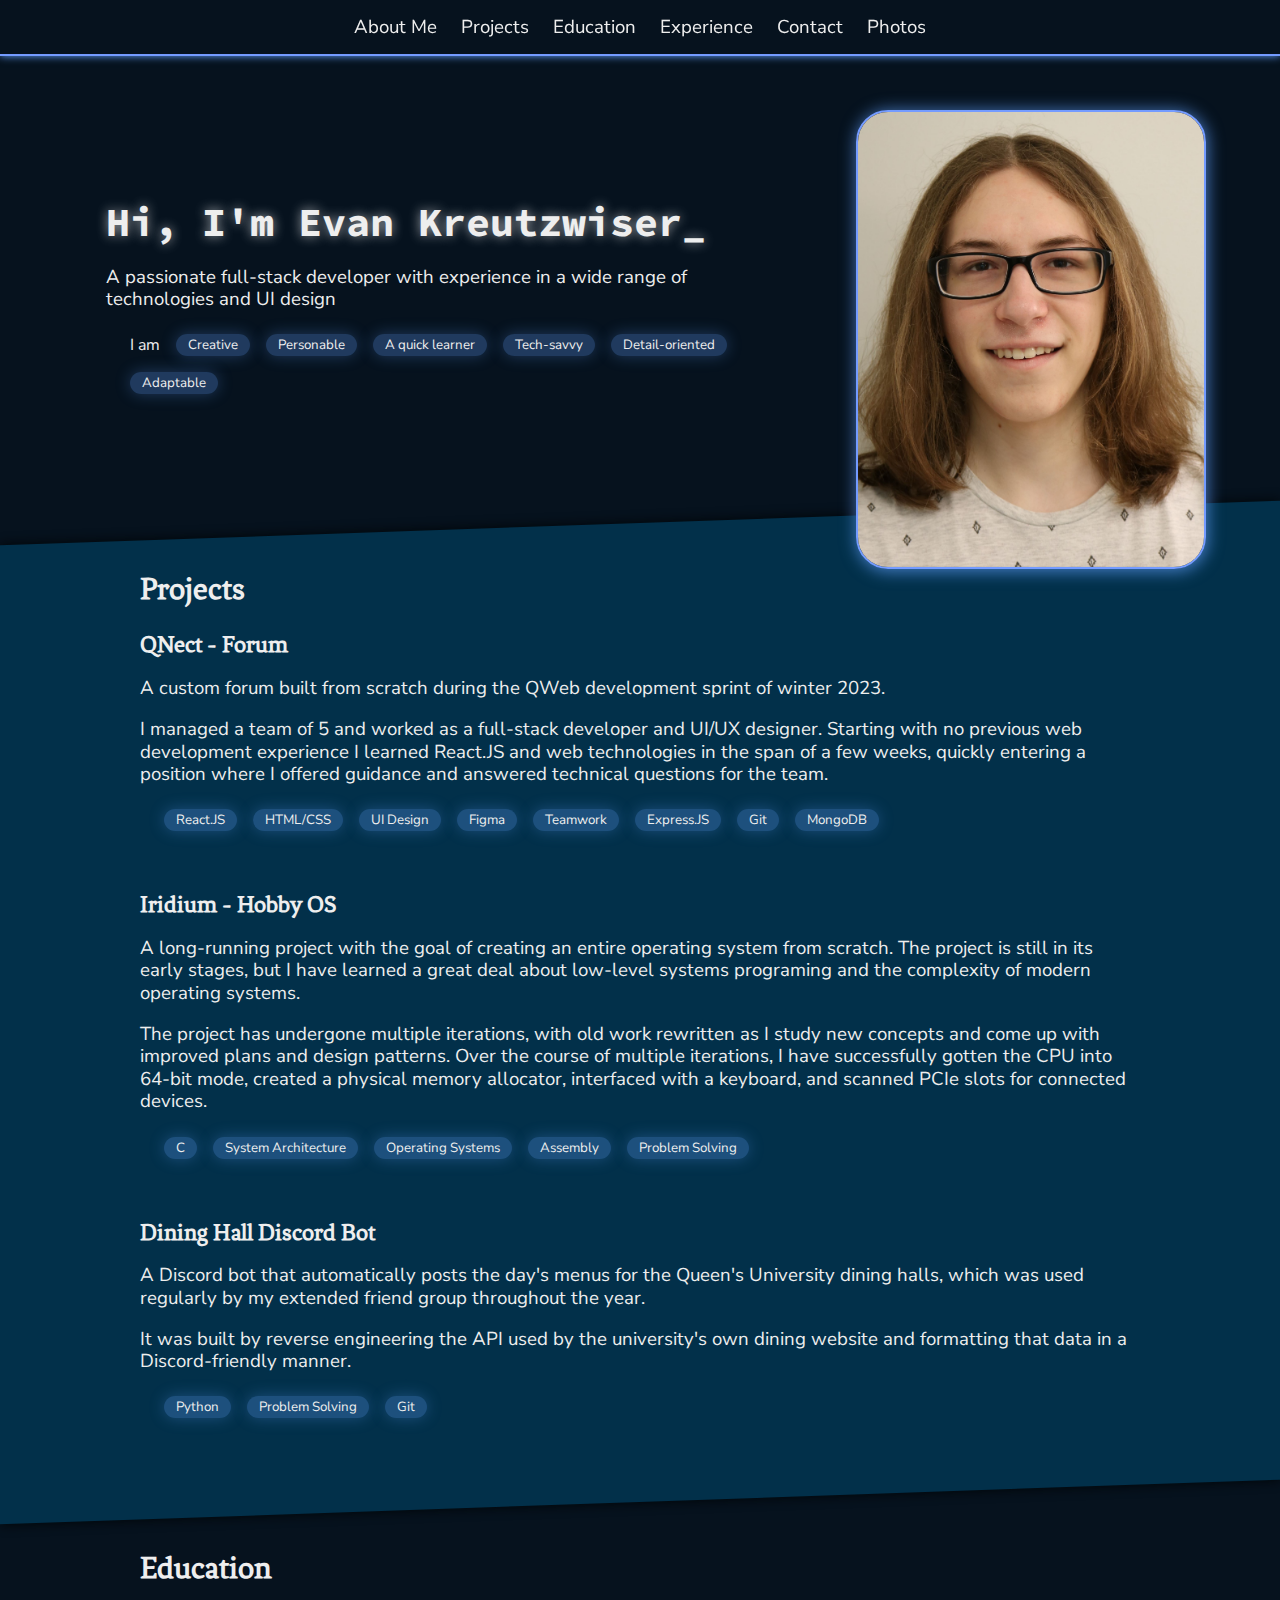
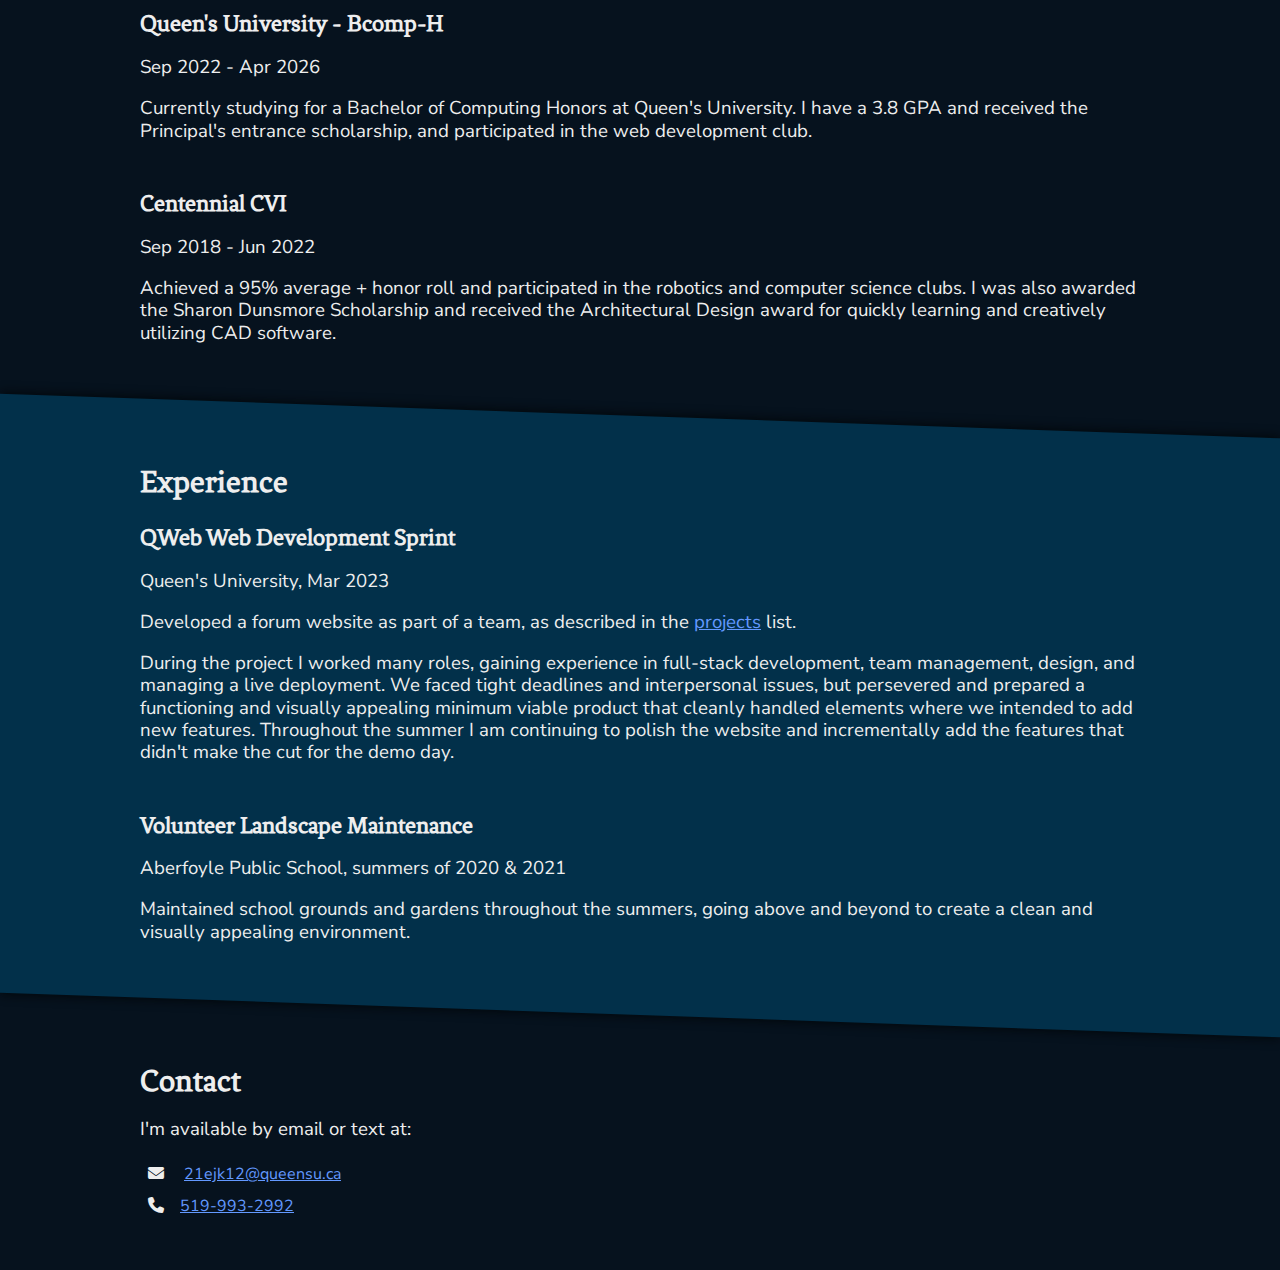
==== index.html @ 4190b71e "Upload resume website" ====
<!DOCTYPE html>
<html>
  <head>
    <meta charset="utf-8" />
    <meta http-equiv="X-UA-Compatible" content="IE=edge" />
    <link rel="preconnect" href="https://fonts.googleapis.com" />
    <link rel="preconnect" href="https://fonts.gstatic.com" crossorigin />
    <link
      href="https://fonts.googleapis.com/css2?family=Fenix&family=Nunito+Sans&family=Source+Code+Pro:wght@300&display=swap"
      rel="stylesheet"
    />
    <link href="fa/css/brands.min.css" rel="stylesheet" />
    <link href="fa/css/solid.min.css" rel="stylesheet" />
    <title>Evan Kreutzwiser</title>
    <meta
      name="description"
      content="Passionate full-stack developer and UI designer"
    />
    <meta name="viewport" content="width=device-width, initial-scale=1" />
    <link rel="stylesheet" href="css/style.css" />
    <script src="js/navbar.js" async defer></script>
  </head>

  <body>
    <nav id="navbar">
      <div class="Nav-links" onclick="closeMenu()">
        <a href="#about">About Me</a>
        <a href="#projects">Projects</a>
        <a href="#education">Education</a>
        <a href="#experience">Experience</a>
        <a href="#contact">Contact</a>
        <a href="gallery.html">Photos</a>
      </div>
      <button id="Menu-button" onclick="navMenu()">&#xf0c9;</button>
    </nav>

    <section id="about">
      <div class="about-left">
        <h1>Hi, I'm Evan Kreutzwiser<span class="caret">_</span></h1>
        <p>
          A passionate full-stack developer with experience in a wide range of
          technologies and UI design
        </p>
        <p style="display: none">
          I am creative and detail oriented, and can quickly excel at any
          new technology or software a role requires.
        </p>

        <ul class="skills">
          <p>I am</p>
          <li>Creative</li>
          <li>Personable</li>
          <li>A quick learner</li>
          <li>Tech-savvy</li>
          <li>Detail-oriented</li>
          <li>Adaptable</li>
        </ul>
      </div>

      <img class="title-img" src="headshot.jpg" />
    </section>

    <section id="projects">
      <div class="content">
        <h2>Projects</h2>

        <div class="topic">
          <h3>QNect - Forum</h3>
          <p>
            A custom forum built from scratch during the QWeb development sprint
            of winter 2023.
          </p>
          <p>
            I managed a team of 5 and worked as a full-stack developer and UI/UX
            designer. Starting with no previous web development experience I
            learned React.JS and web technologies in the span of a few weeks,
            quickly entering a position where I offered guidance and answered
            technical questions for the team.
          </p>
          <ul class="skills">
            <li>React.JS</li>
            <li>HTML/CSS</li>
            <li>UI Design</li>
            <li>Figma</li>
            <li>Teamwork</li>
            <li>Express.JS</li>
            <li>Git</li>
            <li>MongoDB</li>
          </ul>
        </div>

        <div class="topic">
          <h3>Iridium - Hobby OS</h3>
          <p>
            A long-running project with the goal of creating an entire operating
            system from scratch. The project is still in its early stages, but I
            have learned a great deal about low-level systems programing and the
            complexity of modern operating systems.
          </p>
          <p>
            The project has undergone multiple iterations, with old work
            rewritten as I study new concepts and come up with improved plans
            and design patterns. Over the course of multiple iterations, I have
            successfully gotten the CPU into 64-bit mode, created a physical
            memory allocator, interfaced with a keyboard, and scanned PCIe slots
            for connected devices.
          </p>
          <ul class="skills">
            <li>C</li>
            <li>System Architecture</li>
            <li>Operating Systems</li>
            <li>Assembly</li>
            <li>Problem Solving</li>
          </ul>
        </div>

        <div class="topic">
          <h3>Dining Hall Discord Bot</h3>
          <p>
            A Discord bot that automatically posts the day's menus for the
            Queen's University dining halls, which was used regularly by my
            extended friend group throughout the year.
          </p>
          <p>
            It was built by reverse engineering the API used by the university's
            own dining website and formatting that data in a Discord-friendly
            manner.
          </p>
          <ul class="skills">
            <li>Python</li>
            <li>Problem Solving</li>
            <li>Git</li>
          </ul>
        </div>
      </div>
    </section>

    <section id="education">
      <div class="content">
        <h2>Education</h2>

        <div class="topic">
          <h3>Queen's University - Bcomp-H</h3>
          <p>Sep 2022 - Apr 2026</p>

          <p>
            Currently studying for a Bachelor of Computing Honors at Queen's
            University. I have a 3.8 GPA and received the Principal's entrance
            scholarship, and participated in the web development club.
          </p>
        </div>

        <div class="topic">
          <h3>Centennial CVI</h3>
          <p>Sep 2018 - Jun 2022</p>

          <p>
            Achieved a 95% average + honor roll and participated in the robotics
            and computer science clubs. I was also awarded the Sharon Dunsmore
            Scholarship and received the Architectural Design award for quickly
            learning and creatively utilizing CAD software.
          </p>
        </div>
      </div>
    </section>

    <section id="experience">
      <div class="content">
        <h2>Experience</h2>
        <div class="topic">
          <h3>QWeb Web Development Sprint</h3>
          <p>Queen's University, Mar 2023</p>
          <p>
            Developed a forum website as part of a team, as described in the
            <a href="#projects">projects</a> list.
          </p>
          <p>
            During the project I worked many roles, gaining experience in
            full-stack development, team management, design, and managing a live
            deployment. We faced tight deadlines and interpersonal issues, but
            persevered and prepared a functioning and visually appealing
            minimum viable product that cleanly handled elements where we
            intended to add new features. Throughout the summer I am continuing
            to polish the website and incrementally add the features that didn't
            make the cut for the demo day.
          </p>
        </div>

        <div class="topic">
          <h3>Volunteer Landscape Maintenance</h3>
          <p>Aberfoyle Public School, summers of 2020 & 2021</p>
          <p>
            Maintained school grounds and gardens throughout the summers, going
            above and beyond to create a clean and visually appealing
            environment.
          </p>
        </div>
      </div>
    </section>

    <section id="contact">
      <div class="content">
        <h2>Contact</h2>

        <p>I'm available by email or text at:</p>

        <ul id="contact-info">
          <li id="email">
            <a href="mailto:21ejk12@queensu.ca">21ejk12@queensu.ca</a>
          </li>
          <li id="phone"><a href="tel:+1-519-993-2992">519-993-2992</a></li>
        </ul>
      </div>
    </section>
  </body>
</html>
---- fa/css/brands.min.css ----
/*!
 * Font Awesome Free 6.4.0 by @fontawesome - https://fontawesome.com
 * License - https://fontawesome.com/license/free (Icons: CC BY 4.0, Fonts: SIL OFL 1.1, Code: MIT License)
 * Copyright 2023 Fonticons, Inc.
 */
:host,:root{--fa-style-family-brands:"Font Awesome 6 Brands";--fa-font-brands:normal 400 1em/1 "Font Awesome 6 Brands"}@font-face{font-family:"Font Awesome 6 Brands";font-style:normal;font-weight:400;font-display:block;src:url(../webfonts/fa-brands-400.woff2) format("woff2"),url(../webfonts/fa-brands-400.ttf) format("truetype")}.fa-brands,.fab{font-weight:400}.fa-monero:before{content:"\f3d0"}.fa-hooli:before{content:"\f427"}.fa-yelp:before{content:"\f1e9"}.fa-cc-visa:before{content:"\f1f0"}.fa-lastfm:before{content:"\f202"}.fa-shopware:before{content:"\f5b5"}.fa-creative-commons-nc:before{content:"\f4e8"}.fa-aws:before{content:"\f375"}.fa-redhat:before{content:"\f7bc"}.fa-yoast:before{content:"\f2b1"}.fa-cloudflare:before{content:"\e07d"}.fa-ups:before{content:"\f7e0"}.fa-wpexplorer:before{content:"\f2de"}.fa-dyalog:before{content:"\f399"}.fa-bity:before{content:"\f37a"}.fa-stackpath:before{content:"\f842"}.fa-buysellads:before{content:"\f20d"}.fa-first-order:before{content:"\f2b0"}.fa-modx:before{content:"\f285"}.fa-guilded:before{content:"\e07e"}.fa-vnv:before{content:"\f40b"}.fa-js-square:before,.fa-square-js:before{content:"\f3b9"}.fa-microsoft:before{content:"\f3ca"}.fa-qq:before{content:"\f1d6"}.fa-orcid:before{content:"\f8d2"}.fa-java:before{content:"\f4e4"}.fa-invision:before{content:"\f7b0"}.fa-creative-commons-pd-alt:before{content:"\f4ed"}.fa-centercode:before{content:"\f380"}.fa-glide-g:before{content:"\f2a6"}.fa-drupal:before{content:"\f1a9"}.fa-hire-a-helper:before{content:"\f3b0"}.fa-creative-commons-by:before{content:"\f4e7"}.fa-unity:before{content:"\e049"}.fa-whmcs:before{content:"\f40d"}.fa-rocketchat:before{content:"\f3e8"}.fa-vk:before{content:"\f189"}.fa-untappd:before{content:"\f405"}.fa-mailchimp:before{content:"\f59e"}.fa-css3-alt:before{content:"\f38b"}.fa-reddit-square:before,.fa-square-reddit:before{content:"\f1a2"}.fa-vimeo-v:before{content:"\f27d"}.fa-contao:before{content:"\f26d"}.fa-square-font-awesome:before{content:"\e5ad"}.fa-deskpro:before{content:"\f38f"}.fa-sistrix:before{content:"\f3ee"}.fa-instagram-square:before,.fa-square-instagram:before{content:"\e055"}.fa-battle-net:before{content:"\f835"}.fa-the-red-yeti:before{content:"\f69d"}.fa-hacker-news-square:before,.fa-square-hacker-news:before{content:"\f3af"}.fa-edge:before{content:"\f282"}.fa-napster:before{content:"\f3d2"}.fa-snapchat-square:before,.fa-square-snapchat:before{content:"\f2ad"}.fa-google-plus-g:before{content:"\f0d5"}.fa-artstation:before{content:"\f77a"}.fa-markdown:before{content:"\f60f"}.fa-sourcetree:before{content:"\f7d3"}.fa-google-plus:before{content:"\f2b3"}.fa-diaspora:before{content:"\f791"}.fa-foursquare:before{content:"\f180"}.fa-stack-overflow:before{content:"\f16c"}.fa-github-alt:before{content:"\f113"}.fa-phoenix-squadron:before{content:"\f511"}.fa-pagelines:before{content:"\f18c"}.fa-algolia:before{content:"\f36c"}.fa-red-river:before{content:"\f3e3"}.fa-creative-commons-sa:before{content:"\f4ef"}.fa-safari:before{content:"\f267"}.fa-google:before{content:"\f1a0"}.fa-font-awesome-alt:before,.fa-square-font-awesome-stroke:before{content:"\f35c"}.fa-atlassian:before{content:"\f77b"}.fa-linkedin-in:before{content:"\f0e1"}.fa-digital-ocean:before{content:"\f391"}.fa-nimblr:before{content:"\f5a8"}.fa-chromecast:before{content:"\f838"}.fa-evernote:before{content:"\f839"}.fa-hacker-news:before{content:"\f1d4"}.fa-creative-commons-sampling:before{content:"\f4f0"}.fa-adversal:before{content:"\f36a"}.fa-creative-commons:before{content:"\f25e"}.fa-watchman-monitoring:before{content:"\e087"}.fa-fonticons:before{content:"\f280"}.fa-weixin:before{content:"\f1d7"}.fa-shirtsinbulk:before{content:"\f214"}.fa-codepen:before{content:"\f1cb"}.fa-git-alt:before{content:"\f841"}.fa-lyft:before{content:"\f3c3"}.fa-rev:before{content:"\f5b2"}.fa-windows:before{content:"\f17a"}.fa-wizards-of-the-coast:before{content:"\f730"}.fa-square-viadeo:before,.fa-viadeo-square:before{content:"\f2aa"}.fa-meetup:before{content:"\f2e0"}.fa-centos:before{content:"\f789"}.fa-adn:before{content:"\f170"}.fa-cloudsmith:before{content:"\f384"}.fa-pied-piper-alt:before{content:"\f1a8"}.fa-dribbble-square:before,.fa-square-dribbble:before{content:"\f397"}.fa-codiepie:before{content:"\f284"}.fa-node:before{content:"\f419"}.fa-mix:before{content:"\f3cb"}.fa-steam:before{content:"\f1b6"}.fa-cc-apple-pay:before{content:"\f416"}.fa-scribd:before{content:"\f28a"}.fa-openid:before{content:"\f19b"}.fa-instalod:before{content:"\e081"}.fa-expeditedssl:before{content:"\f23e"}.fa-sellcast:before{content:"\f2da"}.fa-square-twitter:before,.fa-twitter-square:before{content:"\f081"}.fa-r-project:before{content:"\f4f7"}.fa-delicious:before{content:"\f1a5"}.fa-freebsd:before{content:"\f3a4"}.fa-vuejs:before{content:"\f41f"}.fa-accusoft:before{content:"\f369"}.fa-ioxhost:before{content:"\f208"}.fa-fonticons-fi:before{content:"\f3a2"}.fa-app-store:before{content:"\f36f"}.fa-cc-mastercard:before{content:"\f1f1"}.fa-itunes-note:before{content:"\f3b5"}.fa-golang:before{content:"\e40f"}.fa-kickstarter:before{content:"\f3bb"}.fa-grav:before{content:"\f2d6"}.fa-weibo:before{content:"\f18a"}.fa-uncharted:before{content:"\e084"}.fa-firstdraft:before{content:"\f3a1"}.fa-square-youtube:before,.fa-youtube-square:before{content:"\f431"}.fa-wikipedia-w:before{content:"\f266"}.fa-rendact:before,.fa-wpressr:before{content:"\f3e4"}.fa-angellist:before{content:"\f209"}.fa-galactic-republic:before{content:"\f50c"}.fa-nfc-directional:before{content:"\e530"}.fa-skype:before{content:"\f17e"}.fa-joget:before{content:"\f3b7"}.fa-fedora:before{content:"\f798"}.fa-stripe-s:before{content:"\f42a"}.fa-meta:before{content:"\e49b"}.fa-laravel:before{content:"\f3bd"}.fa-hotjar:before{content:"\f3b1"}.fa-bluetooth-b:before{content:"\f294"}.fa-sticker-mule:before{content:"\f3f7"}.fa-creative-commons-zero:before{content:"\f4f3"}.fa-hips:before{content:"\f452"}.fa-behance:before{content:"\f1b4"}.fa-reddit:before{content:"\f1a1"}.fa-discord:before{content:"\f392"}.fa-chrome:before{content:"\f268"}.fa-app-store-ios:before{content:"\f370"}.fa-cc-discover:before{content:"\f1f2"}.fa-wpbeginner:before{content:"\f297"}.fa-confluence:before{content:"\f78d"}.fa-mdb:before{content:"\f8ca"}.fa-dochub:before{content:"\f394"}.fa-accessible-icon:before{content:"\f368"}.fa-ebay:before{content:"\f4f4"}.fa-amazon:before{content:"\f270"}.fa-unsplash:before{content:"\e07c"}.fa-yarn:before{content:"\f7e3"}.fa-square-steam:before,.fa-steam-square:before{content:"\f1b7"}.fa-500px:before{content:"\f26e"}.fa-square-vimeo:before,.fa-vimeo-square:before{content:"\f194"}.fa-asymmetrik:before{content:"\f372"}.fa-font-awesome-flag:before,.fa-font-awesome-logo-full:before,.fa-font-awesome:before{content:"\f2b4"}.fa-gratipay:before{content:"\f184"}.fa-apple:before{content:"\f179"}.fa-hive:before{content:"\e07f"}.fa-gitkraken:before{content:"\f3a6"}.fa-keybase:before{content:"\f4f5"}.fa-apple-pay:before{content:"\f415"}.fa-padlet:before{content:"\e4a0"}.fa-amazon-pay:before{content:"\f42c"}.fa-github-square:before,.fa-square-github:before{content:"\f092"}.fa-stumbleupon:before{content:"\f1a4"}.fa-fedex:before{content:"\f797"}.fa-phoenix-framework:before{content:"\f3dc"}.fa-shopify:before{content:"\e057"}.fa-neos:before{content:"\f612"}.fa-hackerrank:before{content:"\f5f7"}.fa-researchgate:before{content:"\f4f8"}.fa-swift:before{content:"\f8e1"}.fa-angular:before{content:"\f420"}.fa-speakap:before{content:"\f3f3"}.fa-angrycreative:before{content:"\f36e"}.fa-y-combinator:before{content:"\f23b"}.fa-empire:before{content:"\f1d1"}.fa-envira:before{content:"\f299"}.fa-gitlab-square:before,.fa-square-gitlab:before{content:"\e5ae"}.fa-studiovinari:before{content:"\f3f8"}.fa-pied-piper:before{content:"\f2ae"}.fa-wordpress:before{content:"\f19a"}.fa-product-hunt:before{content:"\f288"}.fa-firefox:before{content:"\f269"}.fa-linode:before{content:"\f2b8"}.fa-goodreads:before{content:"\f3a8"}.fa-odnoklassniki-square:before,.fa-square-odnoklassniki:before{content:"\f264"}.fa-jsfiddle:before{content:"\f1cc"}.fa-sith:before{content:"\f512"}.fa-themeisle:before{content:"\f2b2"}.fa-page4:before{content:"\f3d7"}.fa-hashnode:before{content:"\e499"}.fa-react:before{content:"\f41b"}.fa-cc-paypal:before{content:"\f1f4"}.fa-squarespace:before{content:"\f5be"}.fa-cc-stripe:before{content:"\f1f5"}.fa-creative-commons-share:before{content:"\f4f2"}.fa-bitcoin:before{content:"\f379"}.fa-keycdn:before{content:"\f3ba"}.fa-opera:before{content:"\f26a"}.fa-itch-io:before{content:"\f83a"}.fa-umbraco:before{content:"\f8e8"}.fa-galactic-senate:before{content:"\f50d"}.fa-ubuntu:before{content:"\f7df"}.fa-draft2digital:before{content:"\f396"}.fa-stripe:before{content:"\f429"}.fa-houzz:before{content:"\f27c"}.fa-gg:before{content:"\f260"}.fa-dhl:before{content:"\f790"}.fa-pinterest-square:before,.fa-square-pinterest:before{content:"\f0d3"}.fa-xing:before{content:"\f168"}.fa-blackberry:before{content:"\f37b"}.fa-creative-commons-pd:before{content:"\f4ec"}.fa-playstation:before{content:"\f3df"}.fa-quinscape:before{content:"\f459"}.fa-less:before{content:"\f41d"}.fa-blogger-b:before{content:"\f37d"}.fa-opencart:before{content:"\f23d"}.fa-vine:before{content:"\f1ca"}.fa-paypal:before{content:"\f1ed"}.fa-gitlab:before{content:"\f296"}.fa-typo3:before{content:"\f42b"}.fa-reddit-alien:before{content:"\f281"}.fa-yahoo:before{content:"\f19e"}.fa-dailymotion:before{content:"\e052"}.fa-affiliatetheme:before{content:"\f36b"}.fa-pied-piper-pp:before{content:"\f1a7"}.fa-bootstrap:before{content:"\f836"}.fa-odnoklassniki:before{content:"\f263"}.fa-nfc-symbol:before{content:"\e531"}.fa-ethereum:before{content:"\f42e"}.fa-speaker-deck:before{content:"\f83c"}.fa-creative-commons-nc-eu:before{content:"\f4e9"}.fa-patreon:before{content:"\f3d9"}.fa-avianex:before{content:"\f374"}.fa-ello:before{content:"\f5f1"}.fa-gofore:before{content:"\f3a7"}.fa-bimobject:before{content:"\f378"}.fa-facebook-f:before{content:"\f39e"}.fa-google-plus-square:before,.fa-square-google-plus:before{content:"\f0d4"}.fa-mandalorian:before{content:"\f50f"}.fa-first-order-alt:before{content:"\f50a"}.fa-osi:before{content:"\f41a"}.fa-google-wallet:before{content:"\f1ee"}.fa-d-and-d-beyond:before{content:"\f6ca"}.fa-periscope:before{content:"\f3da"}.fa-fulcrum:before{content:"\f50b"}.fa-cloudscale:before{content:"\f383"}.fa-forumbee:before{content:"\f211"}.fa-mizuni:before{content:"\f3cc"}.fa-schlix:before{content:"\f3ea"}.fa-square-xing:before,.fa-xing-square:before{content:"\f169"}.fa-bandcamp:before{content:"\f2d5"}.fa-wpforms:before{content:"\f298"}.fa-cloudversify:before{content:"\f385"}.fa-usps:before{content:"\f7e1"}.fa-megaport:before{content:"\f5a3"}.fa-magento:before{content:"\f3c4"}.fa-spotify:before{content:"\f1bc"}.fa-optin-monster:before{content:"\f23c"}.fa-fly:before{content:"\f417"}.fa-aviato:before{content:"\f421"}.fa-itunes:before{content:"\f3b4"}.fa-cuttlefish:before{content:"\f38c"}.fa-blogger:before{content:"\f37c"}.fa-flickr:before{content:"\f16e"}.fa-viber:before{content:"\f409"}.fa-soundcloud:before{content:"\f1be"}.fa-digg:before{content:"\f1a6"}.fa-tencent-weibo:before{content:"\f1d5"}.fa-symfony:before{content:"\f83d"}.fa-maxcdn:before{content:"\f136"}.fa-etsy:before{content:"\f2d7"}.fa-facebook-messenger:before{content:"\f39f"}.fa-audible:before{content:"\f373"}.fa-think-peaks:before{content:"\f731"}.fa-bilibili:before{content:"\e3d9"}.fa-erlang:before{content:"\f39d"}.fa-cotton-bureau:before{content:"\f89e"}.fa-dashcube:before{content:"\f210"}.fa-42-group:before,.fa-innosoft:before{content:"\e080"}.fa-stack-exchange:before{content:"\f18d"}.fa-elementor:before{content:"\f430"}.fa-pied-piper-square:before,.fa-square-pied-piper:before{content:"\e01e"}.fa-creative-commons-nd:before{content:"\f4eb"}.fa-palfed:before{content:"\f3d8"}.fa-superpowers:before{content:"\f2dd"}.fa-resolving:before{content:"\f3e7"}.fa-xbox:before{content:"\f412"}.fa-searchengin:before{content:"\f3eb"}.fa-tiktok:before{content:"\e07b"}.fa-facebook-square:before,.fa-square-facebook:before{content:"\f082"}.fa-renren:before{content:"\f18b"}.fa-linux:before{content:"\f17c"}.fa-glide:before{content:"\f2a5"}.fa-linkedin:before{content:"\f08c"}.fa-hubspot:before{content:"\f3b2"}.fa-deploydog:before{content:"\f38e"}.fa-twitch:before{content:"\f1e8"}.fa-ravelry:before{content:"\f2d9"}.fa-mixer:before{content:"\e056"}.fa-lastfm-square:before,.fa-square-lastfm:before{content:"\f203"}.fa-vimeo:before{content:"\f40a"}.fa-mendeley:before{content:"\f7b3"}.fa-uniregistry:before{content:"\f404"}.fa-figma:before{content:"\f799"}.fa-creative-commons-remix:before{content:"\f4ee"}.fa-cc-amazon-pay:before{content:"\f42d"}.fa-dropbox:before{content:"\f16b"}.fa-instagram:before{content:"\f16d"}.fa-cmplid:before{content:"\e360"}.fa-facebook:before{content:"\f09a"}.fa-gripfire:before{content:"\f3ac"}.fa-jedi-order:before{content:"\f50e"}.fa-uikit:before{content:"\f403"}.fa-fort-awesome-alt:before{content:"\f3a3"}.fa-phabricator:before{content:"\f3db"}.fa-ussunnah:before{content:"\f407"}.fa-earlybirds:before{content:"\f39a"}.fa-trade-federation:before{content:"\f513"}.fa-autoprefixer:before{content:"\f41c"}.fa-whatsapp:before{content:"\f232"}.fa-slideshare:before{content:"\f1e7"}.fa-google-play:before{content:"\f3ab"}.fa-viadeo:before{content:"\f2a9"}.fa-line:before{content:"\f3c0"}.fa-google-drive:before{content:"\f3aa"}.fa-servicestack:before{content:"\f3ec"}.fa-simplybuilt:before{content:"\f215"}.fa-bitbucket:before{content:"\f171"}.fa-imdb:before{content:"\f2d8"}.fa-deezer:before{content:"\e077"}.fa-raspberry-pi:before{content:"\f7bb"}.fa-jira:before{content:"\f7b1"}.fa-docker:before{content:"\f395"}.fa-screenpal:before{content:"\e570"}.fa-bluetooth:before{content:"\f293"}.fa-gitter:before{content:"\f426"}.fa-d-and-d:before{content:"\f38d"}.fa-microblog:before{content:"\e01a"}.fa-cc-diners-club:before{content:"\f24c"}.fa-gg-circle:before{content:"\f261"}.fa-pied-piper-hat:before{content:"\f4e5"}.fa-kickstarter-k:before{content:"\f3bc"}.fa-yandex:before{content:"\f413"}.fa-readme:before{content:"\f4d5"}.fa-html5:before{content:"\f13b"}.fa-sellsy:before{content:"\f213"}.fa-sass:before{content:"\f41e"}.fa-wirsindhandwerk:before,.fa-wsh:before{content:"\e2d0"}.fa-buromobelexperte:before{content:"\f37f"}.fa-salesforce:before{content:"\f83b"}.fa-octopus-deploy:before{content:"\e082"}.fa-medapps:before{content:"\f3c6"}.fa-ns8:before{content:"\f3d5"}.fa-pinterest-p:before{content:"\f231"}.fa-apper:before{content:"\f371"}.fa-fort-awesome:before{content:"\f286"}.fa-waze:before{content:"\f83f"}.fa-cc-jcb:before{content:"\f24b"}.fa-snapchat-ghost:before,.fa-snapchat:before{content:"\f2ab"}.fa-fantasy-flight-games:before{content:"\f6dc"}.fa-rust:before{content:"\e07a"}.fa-wix:before{content:"\f5cf"}.fa-behance-square:before,.fa-square-behance:before{content:"\f1b5"}.fa-supple:before{content:"\f3f9"}.fa-rebel:before{content:"\f1d0"}.fa-css3:before{content:"\f13c"}.fa-staylinked:before{content:"\f3f5"}.fa-kaggle:before{content:"\f5fa"}.fa-space-awesome:before{content:"\e5ac"}.fa-deviantart:before{content:"\f1bd"}.fa-cpanel:before{content:"\f388"}.fa-goodreads-g:before{content:"\f3a9"}.fa-git-square:before,.fa-square-git:before{content:"\f1d2"}.fa-square-tumblr:before,.fa-tumblr-square:before{content:"\f174"}.fa-trello:before{content:"\f181"}.fa-creative-commons-nc-jp:before{content:"\f4ea"}.fa-get-pocket:before{content:"\f265"}.fa-perbyte:before{content:"\e083"}.fa-grunt:before{content:"\f3ad"}.fa-weebly:before{content:"\f5cc"}.fa-connectdevelop:before{content:"\f20e"}.fa-leanpub:before{content:"\f212"}.fa-black-tie:before{content:"\f27e"}.fa-themeco:before{content:"\f5c6"}.fa-python:before{content:"\f3e2"}.fa-android:before{content:"\f17b"}.fa-bots:before{content:"\e340"}.fa-free-code-camp:before{content:"\f2c5"}.fa-hornbill:before{content:"\f592"}.fa-js:before{content:"\f3b8"}.fa-ideal:before{content:"\e013"}.fa-git:before{content:"\f1d3"}.fa-dev:before{content:"\f6cc"}.fa-sketch:before{content:"\f7c6"}.fa-yandex-international:before{content:"\f414"}.fa-cc-amex:before{content:"\f1f3"}.fa-uber:before{content:"\f402"}.fa-github:before{content:"\f09b"}.fa-php:before{content:"\f457"}.fa-alipay:before{content:"\f642"}.fa-youtube:before{content:"\f167"}.fa-skyatlas:before{content:"\f216"}.fa-firefox-browser:before{content:"\e007"}.fa-replyd:before{content:"\f3e6"}.fa-suse:before{content:"\f7d6"}.fa-jenkins:before{content:"\f3b6"}.fa-twitter:before{content:"\f099"}.fa-rockrms:before{content:"\f3e9"}.fa-pinterest:before{content:"\f0d2"}.fa-buffer:before{content:"\f837"}.fa-npm:before{content:"\f3d4"}.fa-yammer:before{content:"\f840"}.fa-btc:before{content:"\f15a"}.fa-dribbble:before{content:"\f17d"}.fa-stumbleupon-circle:before{content:"\f1a3"}.fa-internet-explorer:before{content:"\f26b"}.fa-stubber:before{content:"\e5c7"}.fa-telegram-plane:before,.fa-telegram:before{content:"\f2c6"}.fa-old-republic:before{content:"\f510"}.fa-odysee:before{content:"\e5c6"}.fa-square-whatsapp:before,.fa-whatsapp-square:before{content:"\f40c"}.fa-node-js:before{content:"\f3d3"}.fa-edge-legacy:before{content:"\e078"}.fa-slack-hash:before,.fa-slack:before{content:"\f198"}.fa-medrt:before{content:"\f3c8"}.fa-usb:before{content:"\f287"}.fa-tumblr:before{content:"\f173"}.fa-vaadin:before{content:"\f408"}.fa-quora:before{content:"\f2c4"}.fa-reacteurope:before{content:"\f75d"}.fa-medium-m:before,.fa-medium:before{content:"\f23a"}.fa-amilia:before{content:"\f36d"}.fa-mixcloud:before{content:"\f289"}.fa-flipboard:before{content:"\f44d"}.fa-viacoin:before{content:"\f237"}.fa-critical-role:before{content:"\f6c9"}.fa-sitrox:before{content:"\e44a"}.fa-discourse:before{content:"\f393"}.fa-joomla:before{content:"\f1aa"}.fa-mastodon:before{content:"\f4f6"}.fa-airbnb:before{content:"\f834"}.fa-wolf-pack-battalion:before{content:"\f514"}.fa-buy-n-large:before{content:"\f8a6"}.fa-gulp:before{content:"\f3ae"}.fa-creative-commons-sampling-plus:before{content:"\f4f1"}.fa-strava:before{content:"\f428"}.fa-ember:before{content:"\f423"}.fa-canadian-maple-leaf:before{content:"\f785"}.fa-teamspeak:before{content:"\f4f9"}.fa-pushed:before{content:"\f3e1"}.fa-wordpress-simple:before{content:"\f411"}.fa-nutritionix:before{content:"\f3d6"}.fa-wodu:before{content:"\e088"}.fa-google-pay:before{content:"\e079"}.fa-intercom:before{content:"\f7af"}.fa-zhihu:before{content:"\f63f"}.fa-korvue:before{content:"\f42f"}.fa-pix:before{content:"\e43a"}.fa-steam-symbol:before{content:"\f3f6"}
---- fa/css/solid.min.css ----
/*!
 * Font Awesome Free 6.4.0 by @fontawesome - https://fontawesome.com
 * License - https://fontawesome.com/license/free (Icons: CC BY 4.0, Fonts: SIL OFL 1.1, Code: MIT License)
 * Copyright 2023 Fonticons, Inc.
 */
:host,:root{--fa-style-family-classic:"Font Awesome 6 Free";--fa-font-solid:normal 900 1em/1 "Font Awesome 6 Free"}@font-face{font-family:"Font Awesome 6 Free";font-style:normal;font-weight:900;font-display:block;src:url(../webfonts/fa-solid-900.woff2) format("woff2"),url(../webfonts/fa-solid-900.ttf) format("truetype")}.fa-solid,.fas{font-weight:900}
---- css/style.css ----
/* Fonts:  
  font-family: 'Fenix', serif;
  font-family: 'Nunito Sans', sans-serif;
  font-family: 'Source Code Pro', monospace;
*/

* {
  box-sizing: border-box;
  margin: 0;
}

html {
  height: 100%;
  scroll-behavior: smooth;
  -webkit-text-size-adjust: 100%;
}

body {
  background-color: #06121e;
  font-family: "Nunito Sans", sans-serif;
  color: #eee;
  height: 100%;
  padding-top: 4em;
}

nav {
  position: fixed;
  top: 0;
  width: 100%;
  height: 3.5rem;
  background-color: #06121e;
  border-bottom: 2px solid #749bff;
  box-shadow: 0 0 8px #62a1fe;
  z-index: 1;
}

.Nav-links {
  margin: auto;
  width: fit-content;
  display: flex;
  align-items: center;
  padding: 0 8px;
  height: 100%;
}

.Nav-links a {
  display: inline-block;
  padding: 0 12px;
  color: #eee;
  font-size: 14pt;
  text-decoration: none;
  display: flex;
  justify-content: center;
  align-items: center;
  height: 100%;
}
.Nav-links a:hover {
  text-decoration: underline;
}

#Menu-button {
  font: var(--fa-font-solid);
  font-size: 2em;
  color: #eee;
  vertical-align: middle;
  background: none;
  border: none;
  border-radius: 8px;
  padding: 4px 8px;
  cursor: pointer;
  position:fixed;
  top: 8px;
  right: 18px;
  display: none;
}
#Menu-button:active {
  background-color: #62a0fe49;
  box-shadow: 0 0 16px #62a0fe49;
}
@media (max-width: 652px) {
  .Nav-links a:not(:first-child) {
    display: none;
  }

  .expand .Nav-links a {
    display: flex !important;
    justify-content: start;
    height: 3.5rem;
    width: 100%
  }

  .Nav-links {
    flex-direction: column;
    align-items: start;
    width: 100%
  }

  #navbar.expand {
    height: unset;
  }

  #Menu-button {
    display: inline;
  }
}

h1 {
  font-family: 'Source Code Pro', monospace;
  font-size: 2.5rem;
  text-shadow: 0 0 12px #eeea;
}
.caret {
  animation: 1.5s blink step-end infinite;
  text-shadow: 0 0 12px #eeea;
}
@keyframes blink {
  from, to {
    visibility: hidden;
  }
  50% {
    visibility: visible;
  }
}

@media (prefers-reduced-motion: reduce) {
  html {
    scroll-behavior: unset;
  }
  .caret {
    animation: none;
  }
}

h2 {
  font-family: 'Fenix', serif;
  font-size: 2rem;
}

h3 {
  font-family: 'Fenix', serif;
  font-size: 1.5rem;
}

p {
  font-family: 'Nunito Sans', sans-serif;
  font-size: 14pt;
  line-height: 1.2em;
  margin-top: 1em;
}

section {
  scroll-margin-top: 3.5em;
  padding: 3em 1em;
  width: 100%;
}

.content {
  width: 100%;
  max-width: 100ch;
  margin: auto;
}

.topic {
  padding: 24px 0;
}

#about {
  padding: 0 2rem;
  width: 100%;
  max-width: unset;
  display: flex;
  justify-content: center;
  align-items: center;
  gap: 32px;
}

.about-left {
  padding: 2em 2em 1em;
  max-width: 75ch;
}

.title-img {
  display: block;
  max-width: 35ch;
  min-width: 20ch;
  transform: translateY(10%);
  border: 2px solid #749bff;
  border-radius: 32px;
  box-shadow: 1px 2px 16px 1px #62a1feaa;
}

@media (max-width: 652px) {
  #about {
    flex-wrap: wrap;
    gap: 0;
  }

  .title-img {
    margin: 0;
    aspect-ratio: 2 / 3;
    object-fit: cover;
    transform: translateY(5%);
  }
}

#projects {
  position: relative;
}

#projects::before {
  content: "";
  background-color: #02304a;
  transform: skewY(-2deg);
  position: absolute;
  top: 0;
  left: 0;
  right: 0;
  bottom: 0;
  z-index: -1;
  box-shadow: 0 0 12px #020507;
}

#experience {
  position: relative;
}

#experience::before {
  content: "";
  background-color: #02304a;
  transform: skewY(2deg);
  position: absolute;
  top: 0;
  left: 0;
  right: 0;
  bottom: 0;
  z-index: -1;
  box-shadow: 0 0 12px #020507;
}

.skills {
  display: flex;
  flex-wrap: wrap;
  gap: 16px;
  width: 100%;
  padding: 24px 24px 12px;
}
.skills p {
  font-size: 12pt;
  margin: 0;
  align-self: center;
}
.skills li {
  display: block;
  border-radius: 16px;
  font-size: 10pt;
  padding: 2px 12px;
  background-color: #62a0fe49;
  box-shadow: 0 0 16px #62a0fe49;
}

a {
  color: #6399ff;
}

#contact-info {
  list-style-type: none;
  margin-top: 18px;
}

#contact-info li {
  text-indent: -1em;
  line-height: 2em;
}
#contact-info li::before {
  font: var(--fa-font-solid);
  width: 1em;
  display: inline-block;
}

#email::before {
  content: "\f0e0";
}

#phone::before {
  content: "\f095";
}

.github::after {
  content: "f09b";
}
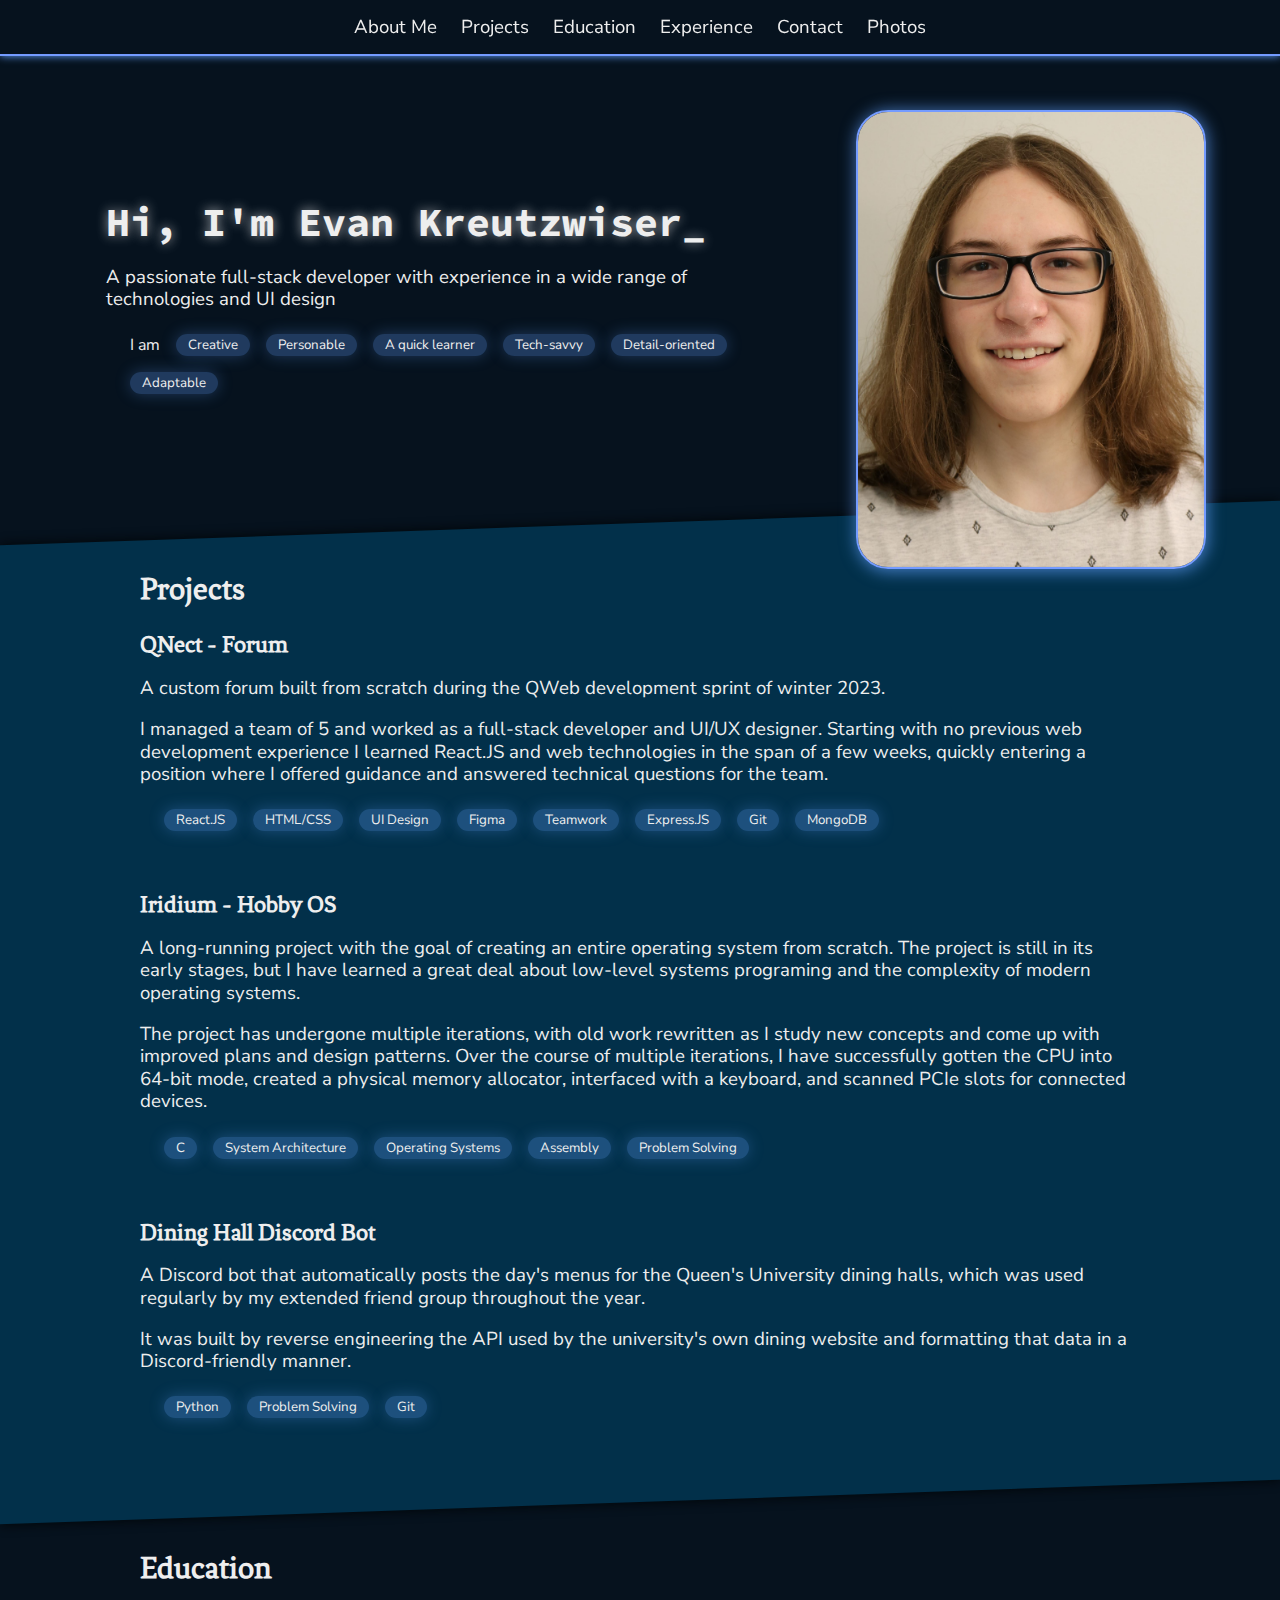
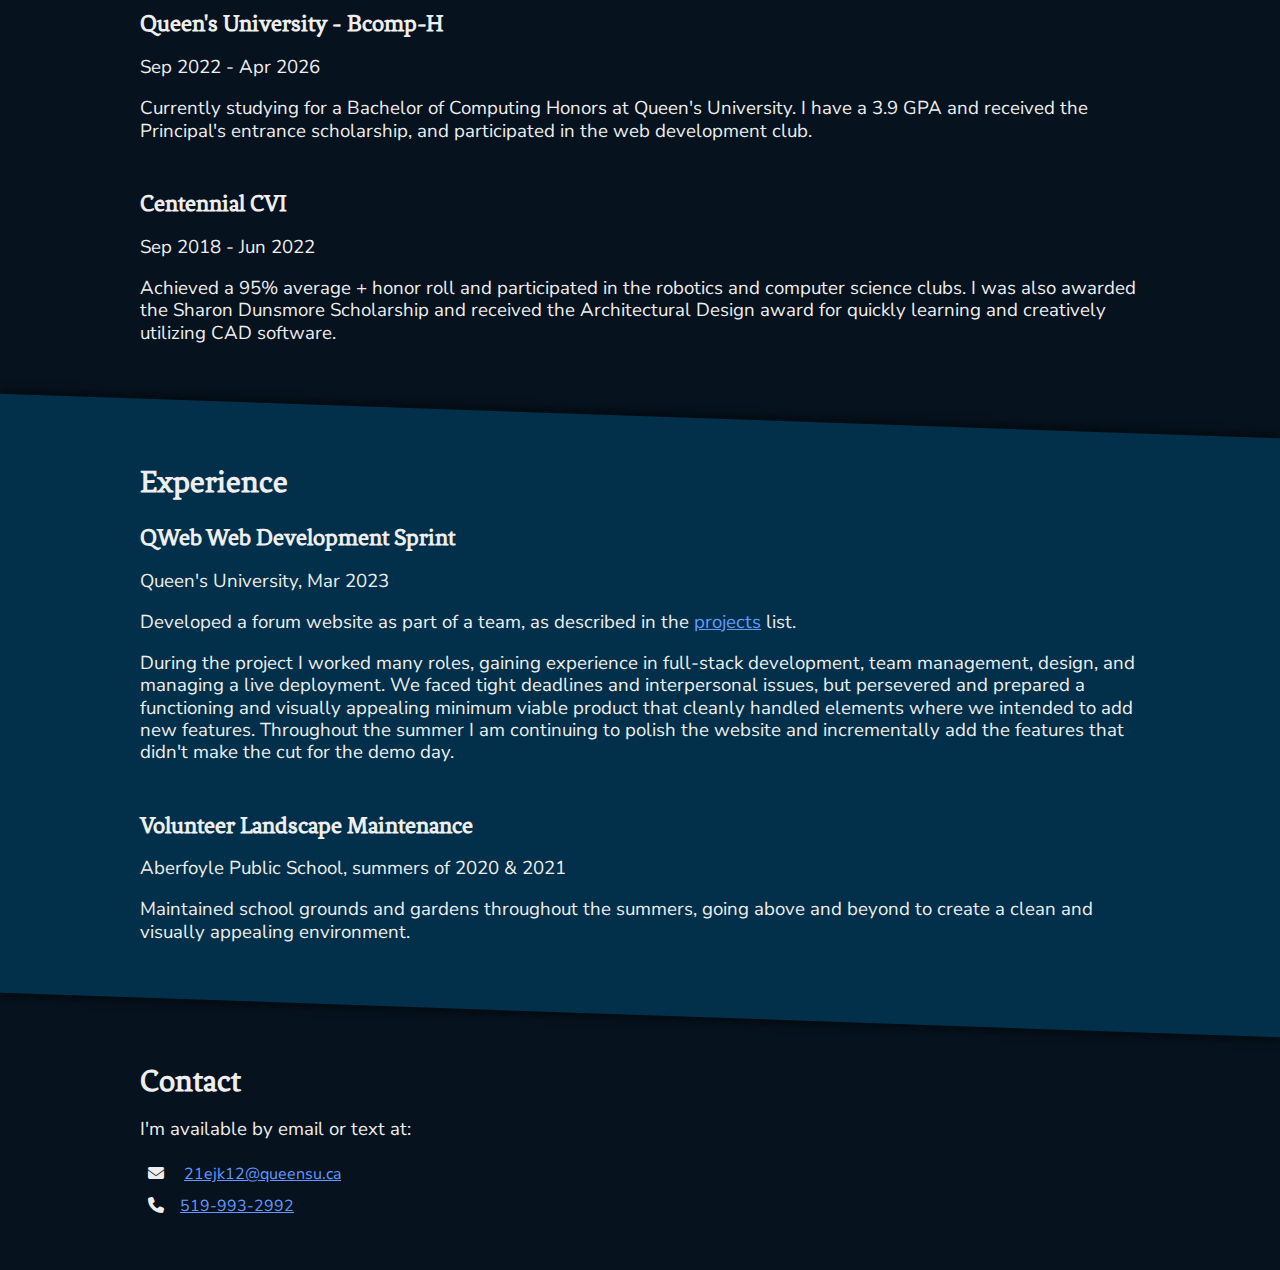
==== commit 367f58db: "Recieved second term marks, gpa improved" ====
--- a/index.html
+++ b/index.html
@@ -145,7 +145,7 @@
 
           <p>
             Currently studying for a Bachelor of Computing Honors at Queen's
-            University. I have a 3.8 GPA and received the Principal's entrance
+            University. I have a 3.9 GPA and received the Principal's entrance
             scholarship, and participated in the web development club.
           </p>
         </div>
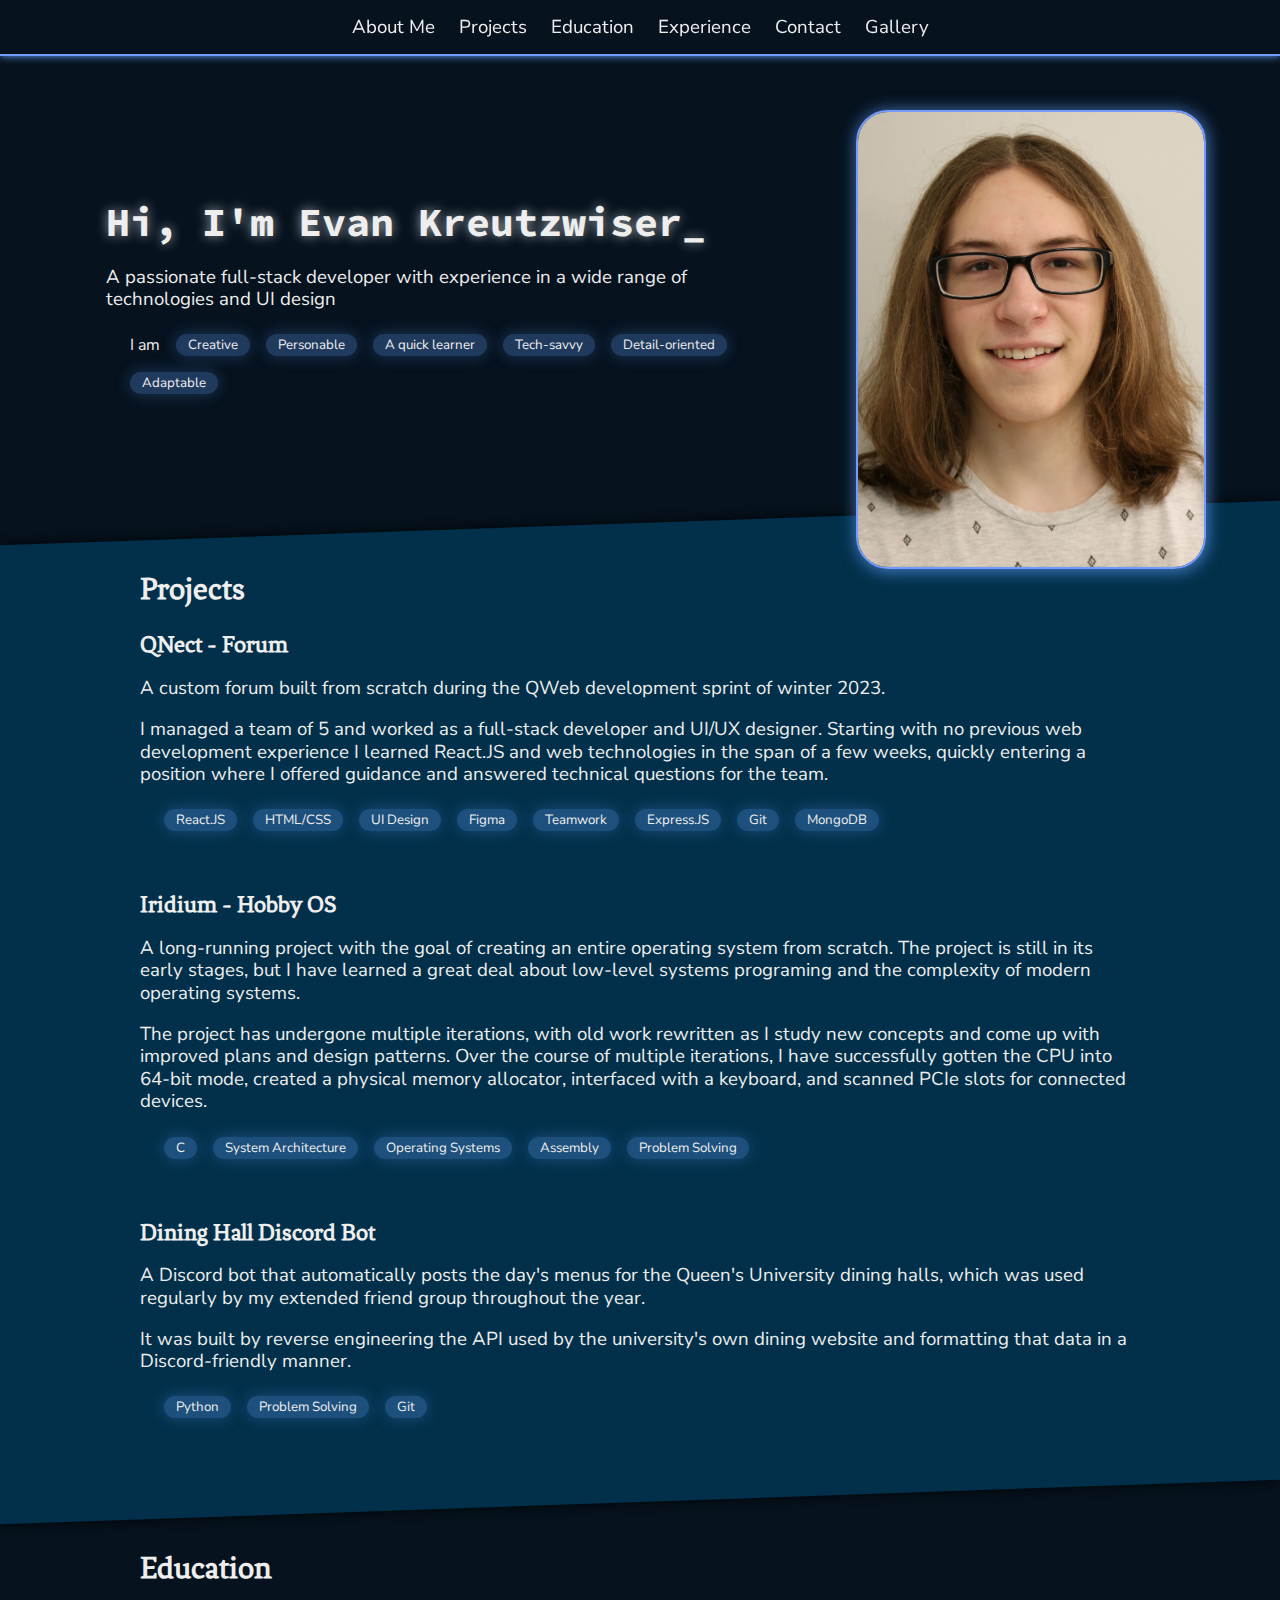
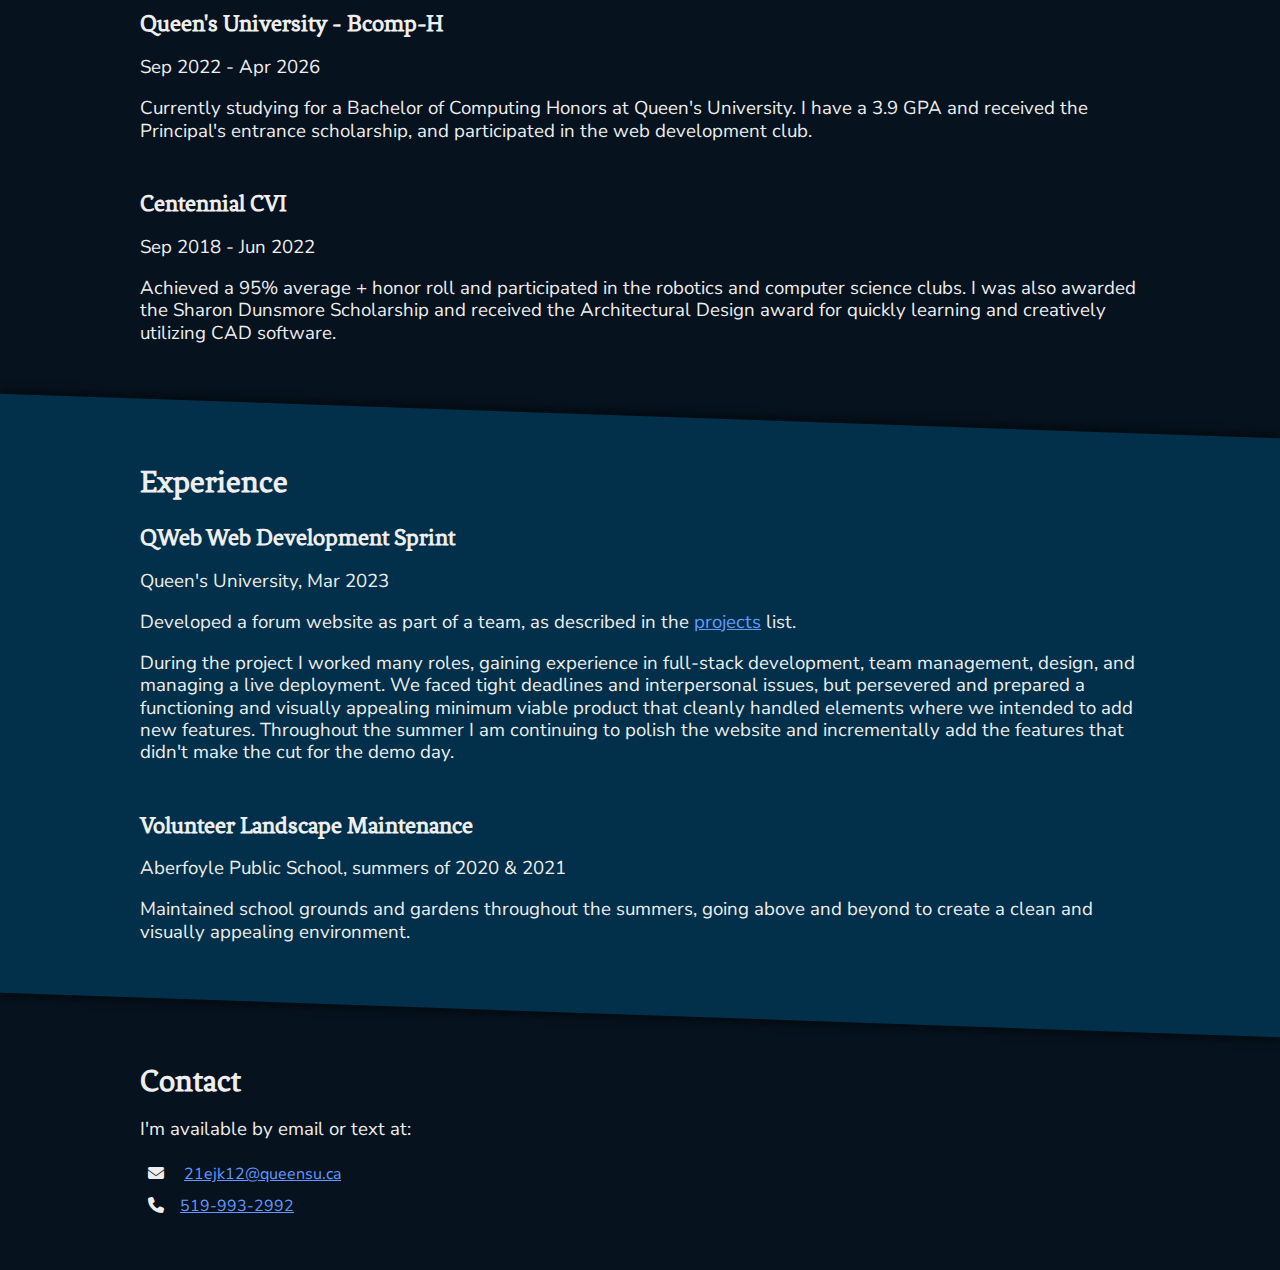
==== commit b3d7329d: "Add UFO video" ====
--- a/index.html
+++ b/index.html
@@ -29,7 +29,7 @@
         <a href="#education">Education</a>
         <a href="#experience">Experience</a>
         <a href="#contact">Contact</a>
-        <a href="gallery.html">Photos</a>
+        <a href="gallery.html">Gallery</a>
       </div>
       <button id="Menu-button" onclick="navMenu()">&#xf0c9;</button>
     </nav>
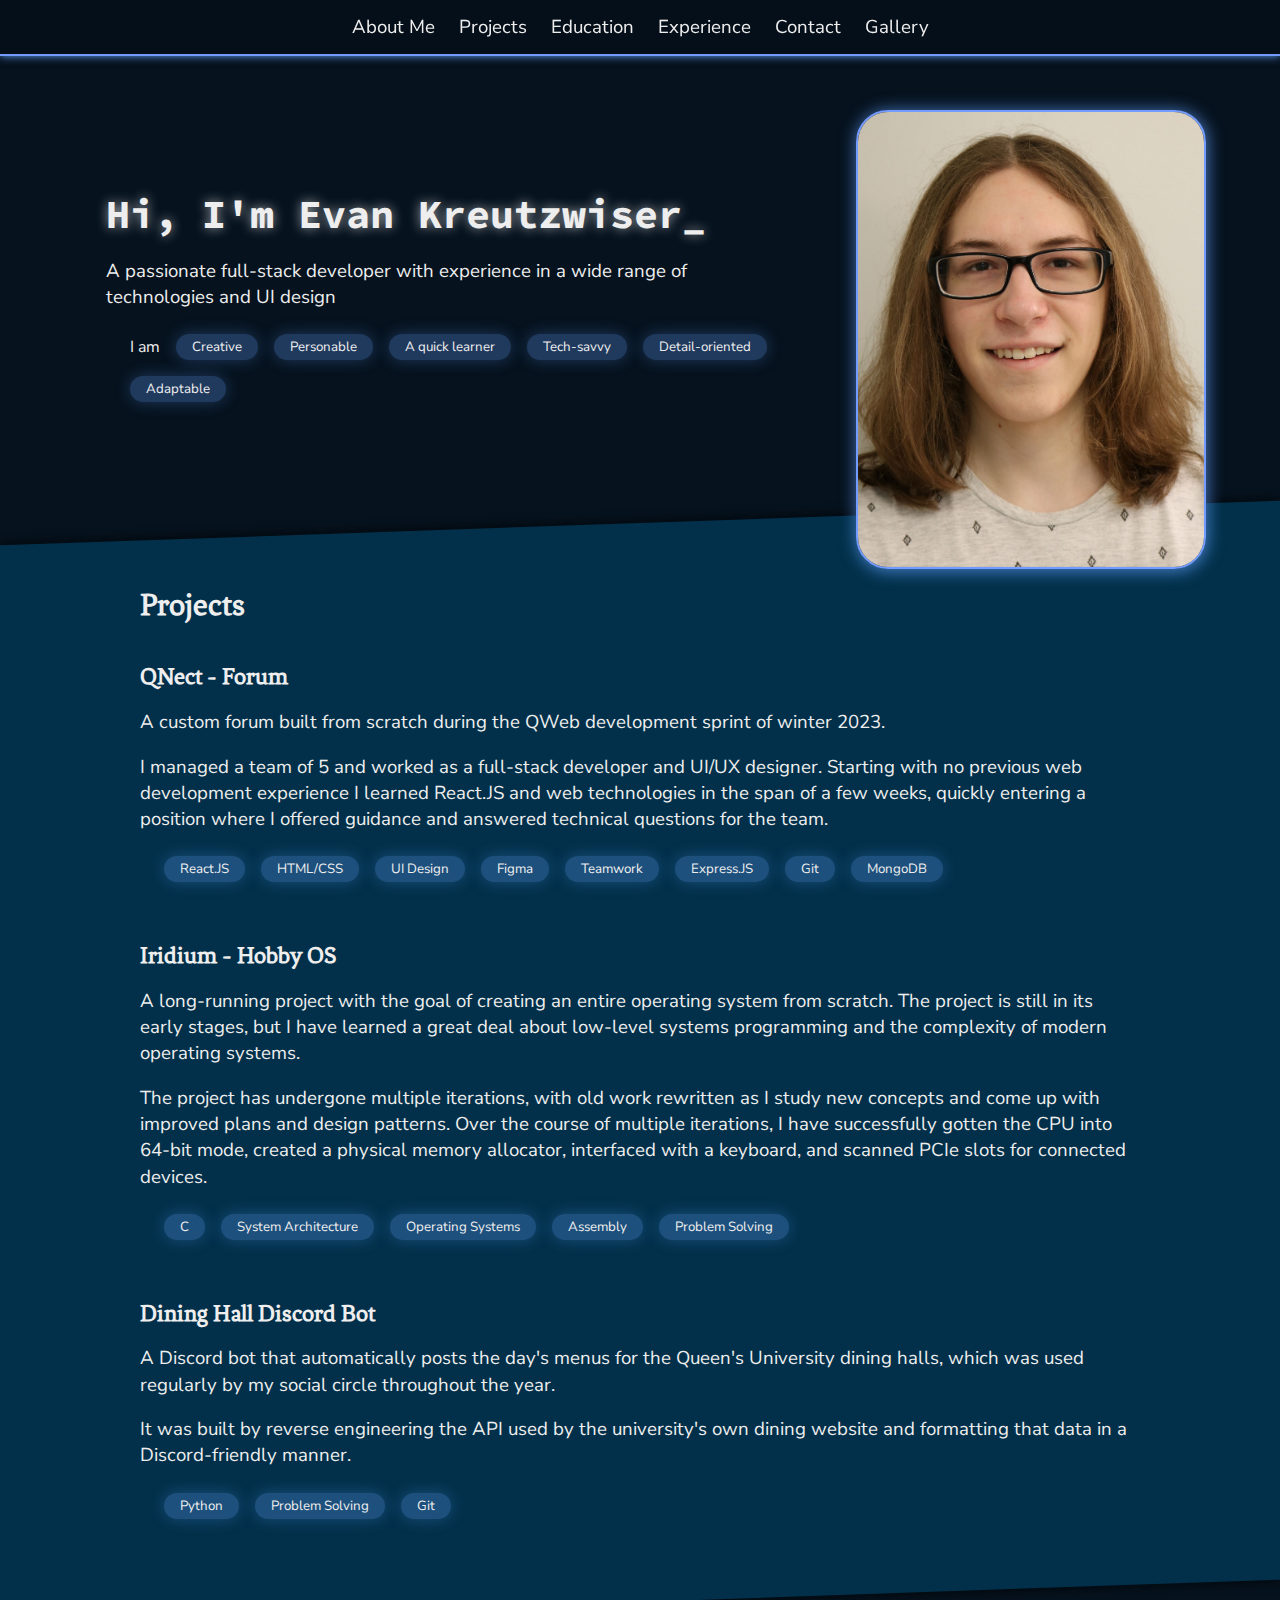
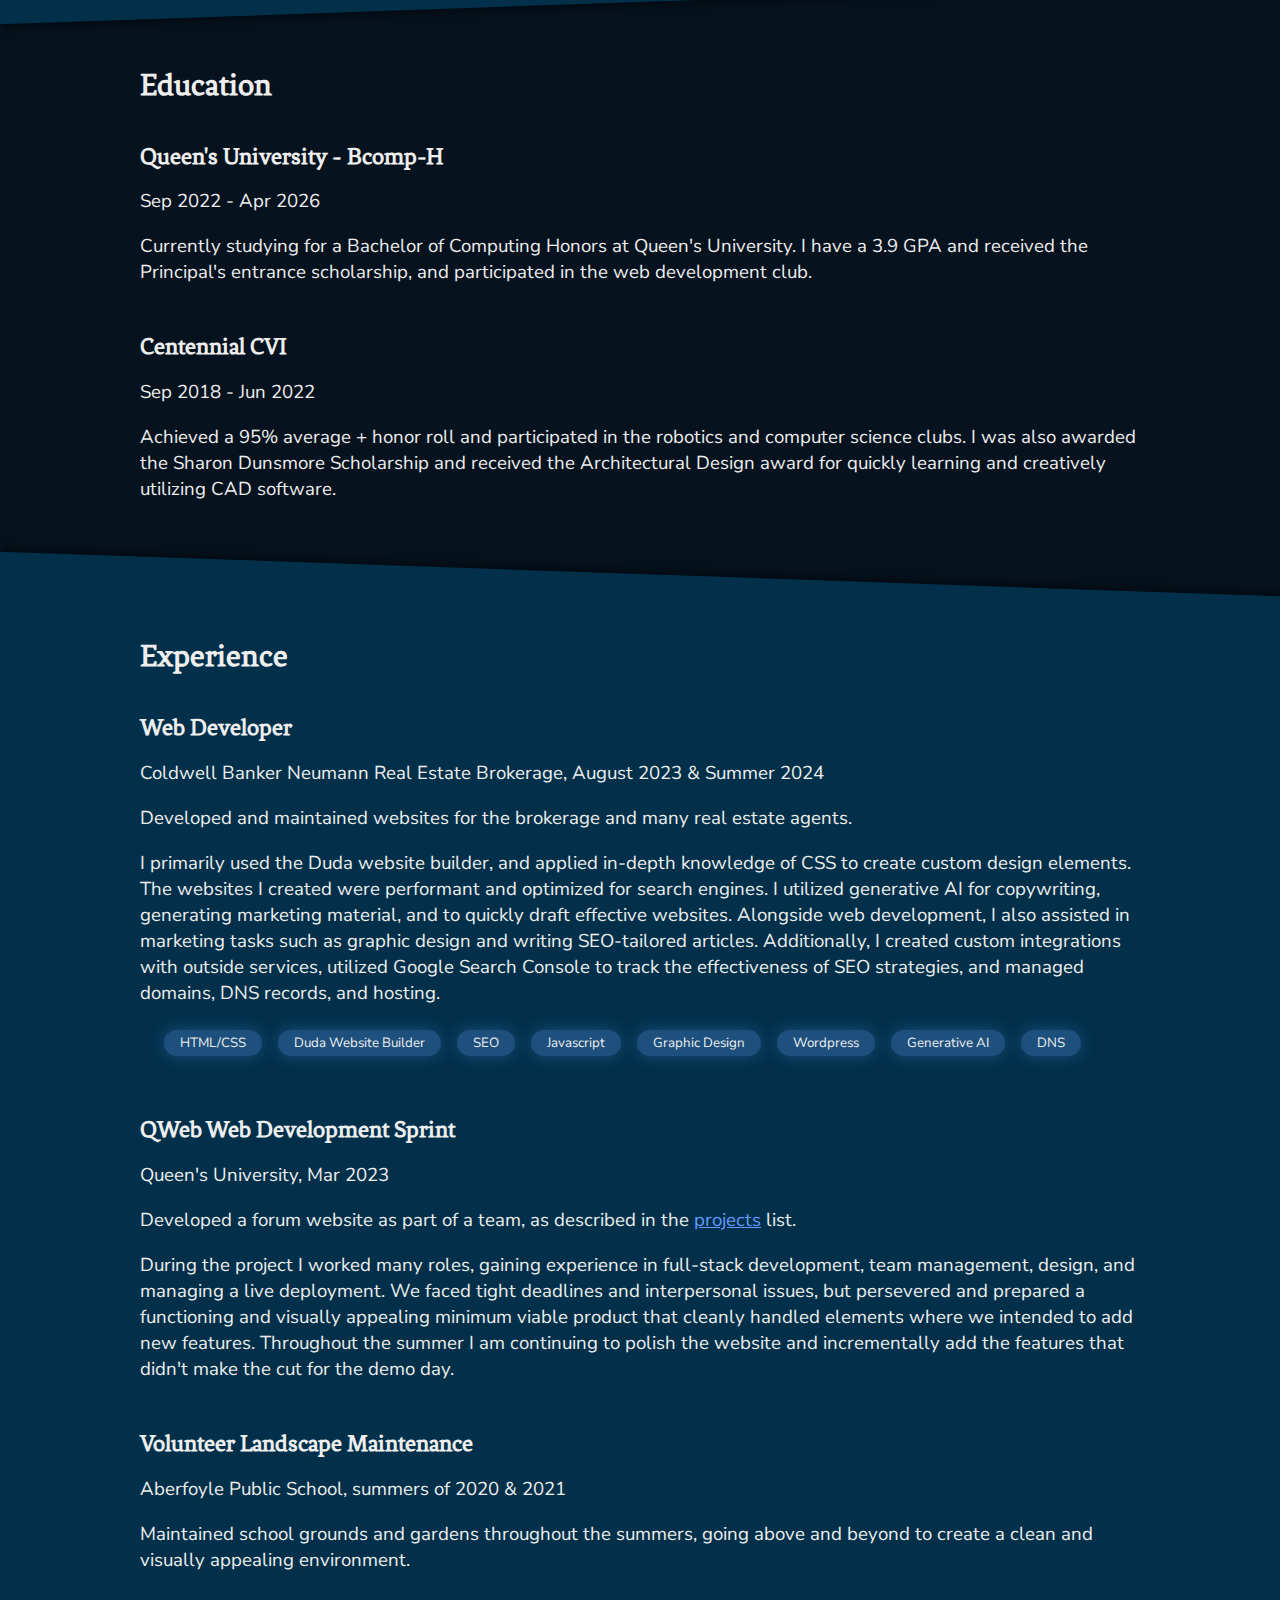
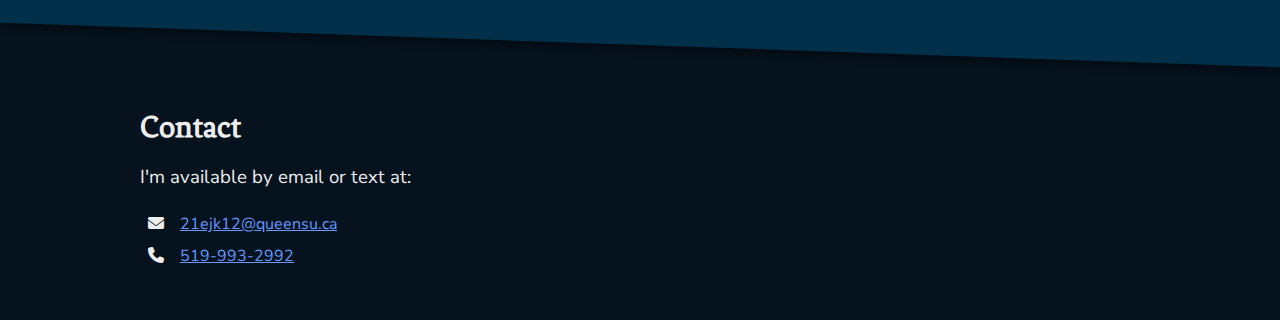
==== commit f69dc7d4: "Add CBN work experience" ====
--- a/index.html
+++ b/index.html
@@ -60,7 +60,7 @@
       <img class="title-img" src="headshot.jpg" />
     </section>
 
-    <section id="projects">
+    <section id="projects" class="angled-bg">
       <div class="content">
         <h2>Projects</h2>
 
@@ -94,7 +94,7 @@
           <p>
             A long-running project with the goal of creating an entire operating
             system from scratch. The project is still in its early stages, but I
-            have learned a great deal about low-level systems programing and the
+            have learned a great deal about low-level systems programming and the
             complexity of modern operating systems.
           </p>
           <p>
@@ -119,7 +119,7 @@
           <p>
             A Discord bot that automatically posts the day's menus for the
             Queen's University dining halls, which was used regularly by my
-            extended friend group throughout the year.
+            social circle throughout the year.
           </p>
           <p>
             It was built by reverse engineering the API used by the university's
@@ -153,7 +153,6 @@
         <div class="topic">
           <h3>Centennial CVI</h3>
           <p>Sep 2018 - Jun 2022</p>
-
           <p>
             Achieved a 95% average + honor roll and participated in the robotics
             and computer science clubs. I was also awarded the Sharon Dunsmore
@@ -164,9 +163,36 @@
       </div>
     </section>
 
-    <section id="experience">
+    <section id="experience" class="angled-bg tilt-right">
       <div class="content">
         <h2>Experience</h2>
+        <div class="topic">
+          <h3>Web Developer</h3>
+          <p>Coldwell Banker Neumann Real Estate Brokerage, August 2023 & Summer 2024</p>
+          <p>
+            Developed and maintained websites for the brokerage and many real estate agents.
+          </p>
+          <p>
+            I primarily used the Duda website builder, and applied in-depth knowledge of CSS to 
+            create custom design elements. The websites I created were performant and optimized 
+            for search engines. I utilized generative AI for copywriting, generating marketing material, 
+            and to quickly draft effective websites. Alongside web development, I also assisted 
+            in marketing tasks such as graphic design and writing SEO-tailored articles. Additionally, 
+            I created custom integrations with outside services, utilized Google Search Console to 
+            track the effectiveness of SEO strategies, and managed domains, DNS records, and hosting.
+          </p>
+          <ul class="skills">
+            <li>HTML/CSS</li>
+            <li>Duda Website Builder</li>
+            <li>SEO</li>
+            <li>Javascript</li>
+            <li>Graphic Design</li>
+            <li>Wordpress</li>
+            <li>Generative AI</li>
+            <li>DNS</li>
+          </ul>
+        </div>
+
         <div class="topic">
           <h3>QWeb Web Development Sprint</h3>
           <p>Queen's University, Mar 2023</p>
@@ -205,9 +231,7 @@
         <p>I'm available by email or text at:</p>
 
         <ul id="contact-info">
-          <li id="email">
-            <a href="mailto:21ejk12@queensu.ca">21ejk12@queensu.ca</a>
-          </li>
+          <li id="email"><a href="mailto:21ejk12@queensu.ca">21ejk12@queensu.ca</a></li>
           <li id="phone"><a href="tel:+1-519-993-2992">519-993-2992</a></li>
         </ul>
       </div>
--- a/css/style.css
+++ b/css/style.css
@@ -10,7 +10,7 @@
 }
 
 html {
-  height: 100%;
+  min-height: 100%;
   scroll-behavior: smooth;
   -webkit-text-size-adjust: 100%;
 }
@@ -19,7 +19,7 @@
   background-color: #06121e;
   font-family: "Nunito Sans", sans-serif;
   color: #eee;
-  height: 100%;
+  min-height: 100%;
   padding-top: 4em;
 }
 
@@ -28,7 +28,7 @@
   top: 0;
   width: 100%;
   height: 3.5rem;
-  background-color: #06121e;
+  background-color: #050f19;
   border-bottom: 2px solid #749bff;
   box-shadow: 0 0 8px #62a1fe;
   z-index: 1;
@@ -134,6 +134,7 @@
 h2 {
   font-family: 'Fenix', serif;
   font-size: 2rem;
+  margin: 0.5em 0;
 }
 
 h3 {
@@ -143,8 +144,8 @@
 
 p {
   font-family: 'Nunito Sans', sans-serif;
-  font-size: 14pt;
-  line-height: 1.2em;
+  font-size: 1.167em;
+  line-height: 1.4em;
   margin-top: 1em;
 }
 
@@ -152,62 +153,10 @@
   scroll-margin-top: 3.5em;
   padding: 3em 1em;
   width: 100%;
-}
-
-.content {
-  width: 100%;
-  max-width: 100ch;
-  margin: auto;
-}
-
-.topic {
-  padding: 24px 0;
-}
-
-#about {
-  padding: 0 2rem;
-  width: 100%;
-  max-width: unset;
-  display: flex;
-  justify-content: center;
-  align-items: center;
-  gap: 32px;
-}
-
-.about-left {
-  padding: 2em 2em 1em;
-  max-width: 75ch;
-}
-
-.title-img {
-  display: block;
-  max-width: 35ch;
-  min-width: 20ch;
-  transform: translateY(10%);
-  border: 2px solid #749bff;
-  border-radius: 32px;
-  box-shadow: 1px 2px 16px 1px #62a1feaa;
-}
-
-@media (max-width: 652px) {
-  #about {
-    flex-wrap: wrap;
-    gap: 0;
-  }
-
-  .title-img {
-    margin: 0;
-    aspect-ratio: 2 / 3;
-    object-fit: cover;
-    transform: translateY(5%);
-  }
-}
-
-#projects {
   position: relative;
 }
 
-#projects::before {
+.angled-bg::before {
   content: "";
   background-color: #02304a;
   transform: skewY(-2deg);
@@ -220,21 +169,57 @@
   box-shadow: 0 0 12px #020507;
 }
 
-#experience {
-  position: relative;
-}
-
-#experience::before {
-  content: "";
-  background-color: #02304a;
+.tilt-right::before {
   transform: skewY(2deg);
-  position: absolute;
-  top: 0;
-  left: 0;
-  right: 0;
-  bottom: 0;
-  z-index: -1;
-  box-shadow: 0 0 12px #020507;
+}
+
+.content {
+  width: 100%;
+  max-width: 100ch;
+  margin: auto;
+}
+
+.topic {
+  padding: 24px 0;
+}
+
+#about {
+  padding: 0 2rem;
+  width: 100%;
+  max-width: unset;
+  display: flex;
+  justify-content: center;
+  align-items: center;
+  gap: 32px;
+}
+
+.about-left {
+  padding: 2em 2em 1em;
+  max-width: 75ch;
+}
+
+.title-img {
+  display: block;
+  max-width: 35ch;
+  min-width: 20ch;
+  transform: translateY(10%);
+  border: 2px solid #749bff;
+  border-radius: 32px;
+  box-shadow: 1px 2px 16px 1px #62a1feaa;
+}
+
+@media (max-width: 652px) {
+  #about {
+    flex-wrap: wrap;
+    gap: 0;
+  }
+
+  .title-img {
+    margin: 0;
+    aspect-ratio: 2 / 3;
+    object-fit: cover;
+    transform: translateY(5%);
+  }
 }
 
 .skills {
@@ -245,15 +230,15 @@
   padding: 24px 24px 12px;
 }
 .skills p {
-  font-size: 12pt;
+  font-size: 1em;
   margin: 0;
   align-self: center;
 }
 .skills li {
   display: block;
   border-radius: 16px;
-  font-size: 10pt;
-  padding: 2px 12px;
+  font-size: 0.833em;
+  padding: 4px 16px;
   background-color: #62a0fe49;
   box-shadow: 0 0 16px #62a0fe49;
 }
